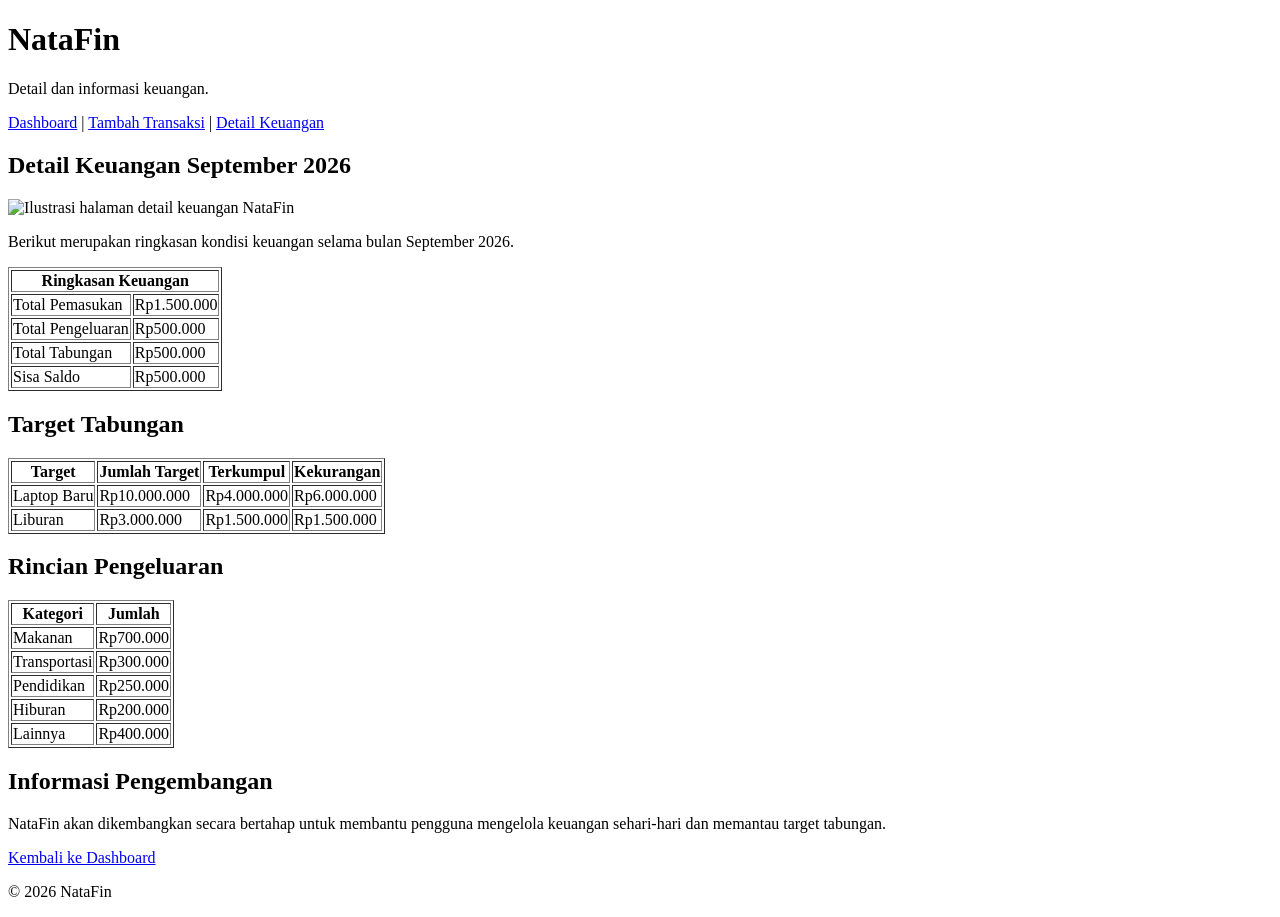
==== detail.html @ c6db4d89 "Menambahkan struktur HTML" ====
<!DOCTYPE html>
<html lang="id">

<head>
    <meta charset="UTF-8">
    <meta name="viewport" content="width=device-width, initial-scale=1.0">
    <title>NataFin - Detail Keuangan</title>
</head>

<body>
    <header>
        <h1>NataFin</h1>
        <p>Detail dan informasi keuangan.</p>

        <nav>
            <a href="index.html">Dashboard</a> |
            <a href="transaksi.html">Tambah Transaksi</a> |
            <a href="detail.html">Detail Keuangan</a>
        </nav>
    </header>

    <main>
        <article>
            <h2>Detail Keuangan September 2026</h2>

            <img src="https://placehold.co/600x200?text=Detail+Keuangan" width="600" height="200"
                alt="Ilustrasi halaman detail keuangan NataFin">

            <p>
                Berikut merupakan ringkasan kondisi keuangan selama bulan
                September 2026.
            </p>

            <table border="1">
                <tr>
                    <th colspan="2">Ringkasan Keuangan</th>
                </tr>
                <tr>
                    <td>Total Pemasukan</td>
                    <td>Rp1.500.000</td>
                </tr>
                <tr>
                    <td>Total Pengeluaran</td>
                    <td>Rp500.000</td>
                </tr>
                <tr>
                    <td>Total Tabungan</td>
                    <td>Rp500.000</td>
                </tr>
                <tr>
                    <td>Sisa Saldo</td>
                    <td>Rp500.000</td>
                </tr>
            </table>
        </article>

        <article>
            <h2>Target Tabungan</h2>

            <table border="1">
                <tr>
                    <th>Target</th>
                    <th>Jumlah Target</th>
                    <th>Terkumpul</th>
                    <th>Kekurangan</th>
                </tr>
                <tr>
                    <td>Laptop Baru</td>
                    <td>Rp10.000.000</td>
                    <td>Rp4.000.000</td>
                    <td>Rp6.000.000</td>
                </tr>
                <tr>
                    <td>Liburan</td>
                    <td>Rp3.000.000</td>
                    <td>Rp1.500.000</td>
                    <td>Rp1.500.000</td>
                </tr>
            </table>
        </article>

        <article>
            <h2>Rincian Pengeluaran</h2>

            <table border="1">
                <tr>
                    <th>Kategori</th>
                    <th>Jumlah</th>
                </tr>
                <tr>
                    <td>Makanan</td>
                    <td>Rp700.000</td>
                </tr>
                <tr>
                    <td>Transportasi</td>
                    <td>Rp300.000</td>
                </tr>
                <tr>
                    <td>Pendidikan</td>
                    <td>Rp250.000</td>
                </tr>
                <tr>
                    <td>Hiburan</td>
                    <td>Rp200.000</td>
                </tr>
                <tr>
                    <td>Lainnya</td>
                    <td>Rp400.000</td>
                </tr>
            </table>
        </article>

        <article>
            <h2>Informasi Pengembangan</h2>

            <p>
                NataFin akan dikembangkan secara bertahap untuk membantu
                pengguna mengelola keuangan sehari-hari dan memantau target
                tabungan.
            </p>

            <p>
                <a href="index.html">Kembali ke Dashboard</a>
            </p>
        </article>
    </main>

    <footer>
        <p>&copy; 2026 NataFin</p>
    </footer>
</body>

</html>
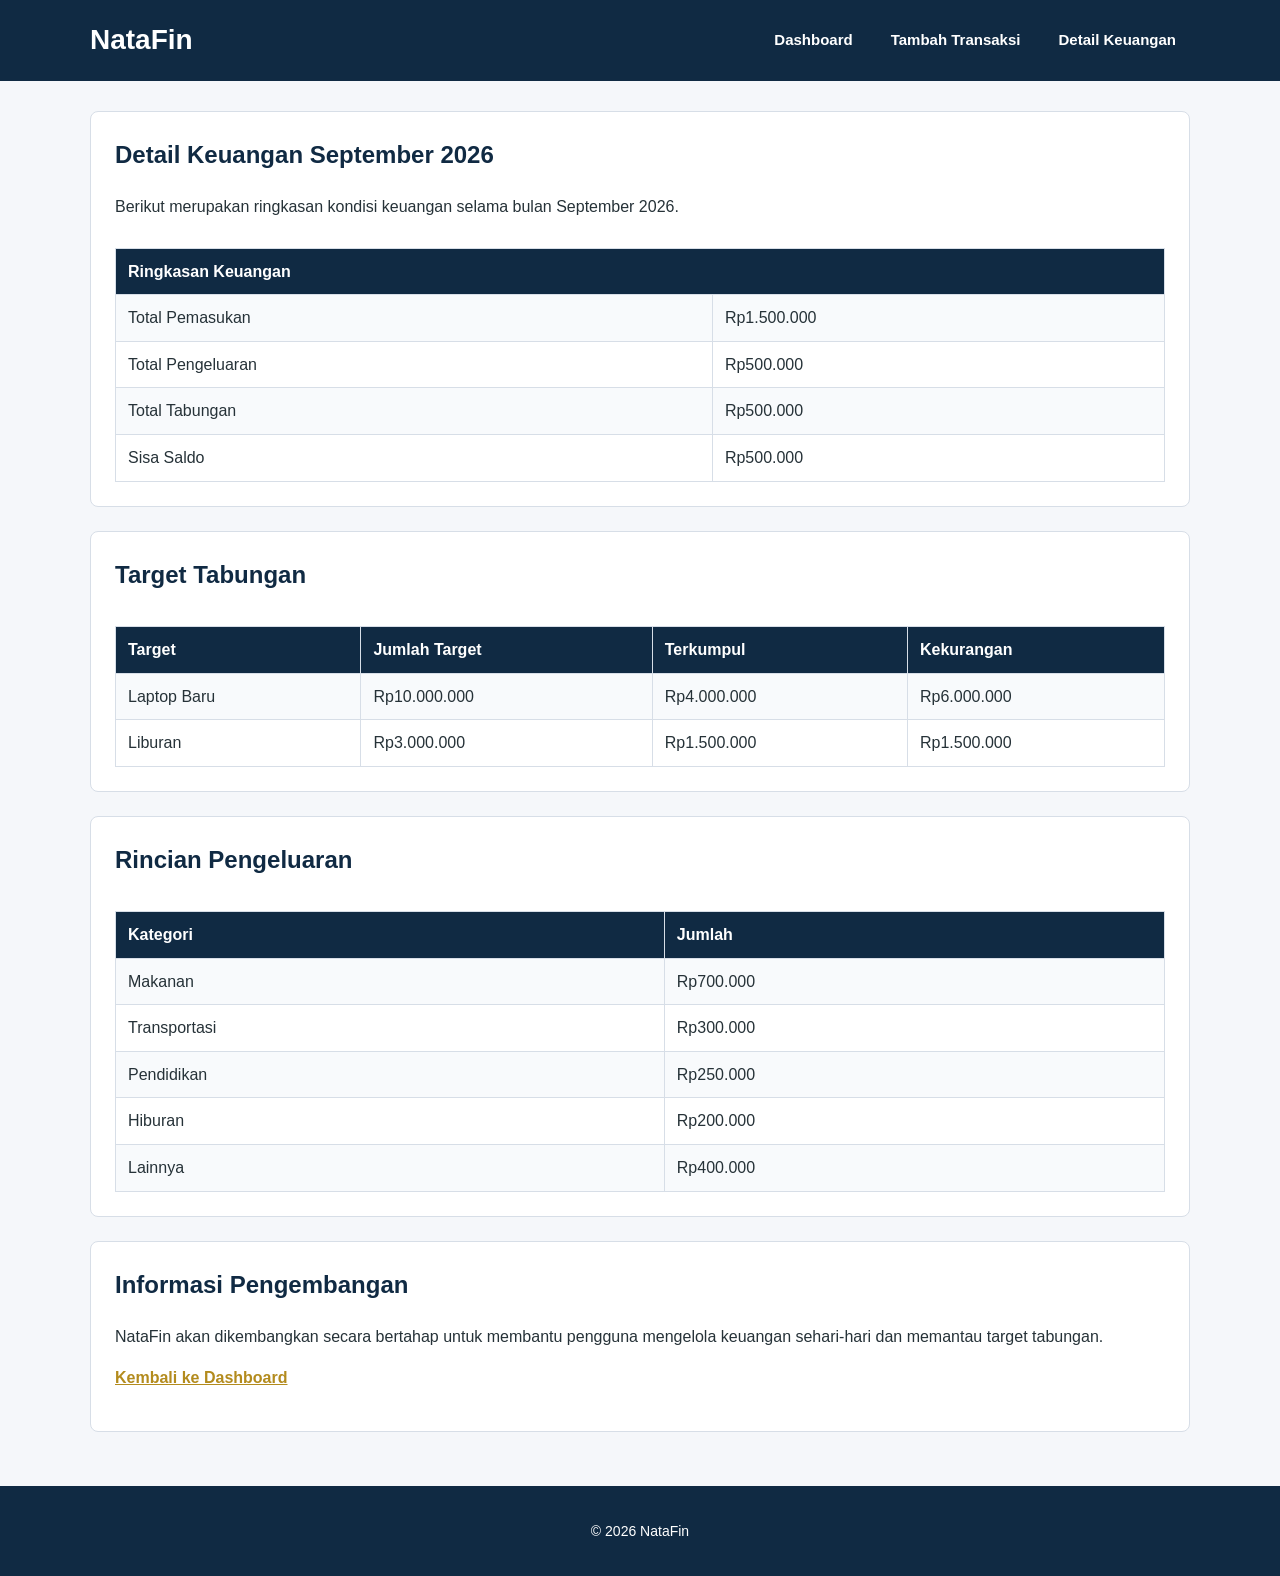
==== commit 412d27e7: "Menambahkan CSS pada aplikasi NataFin" ====
--- a/detail.html
+++ b/detail.html
@@ -5,128 +5,139 @@
     <meta charset="UTF-8">
     <meta name="viewport" content="width=device-width, initial-scale=1.0">
     <title>NataFin - Detail Keuangan</title>
+    <link rel="stylesheet" href="style.css">
 </head>
 
 <body>
     <header>
-        <h1>NataFin</h1>
-        <p>Detail dan informasi keuangan.</p>
+        <div class="container navbar">
+            <a class="brand" href="index.html">NataFin</a>
 
-        <nav>
-            <a href="index.html">Dashboard</a> |
-            <a href="transaksi.html">Tambah Transaksi</a> |
-            <a href="detail.html">Detail Keuangan</a>
-        </nav>
+            <nav>
+                <ul class="nav-list">
+                    <li><a class="nav-link" href="index.html">Dashboard</a></li>
+                    <li><a class="nav-link" href="transaksi.html">Tambah Transaksi</a></li>
+                    <li><a class="nav-link" href="detail.html">Detail Keuangan</a></li>
+                </ul>
+            </nav>
+        </div>
     </header>
 
     <main>
-        <article>
-            <h2>Detail Keuangan September 2026</h2>
+        <div class="container">
+            <article>
+                <h2>Detail Keuangan September 2026</h2>
 
-            <img src="https://placehold.co/600x200?text=Detail+Keuangan" width="600" height="200"
-                alt="Ilustrasi halaman detail keuangan NataFin">
+                <p class="page-intro">
+                    Berikut merupakan ringkasan kondisi keuangan selama bulan
+                    September 2026.
+                </p>
 
-            <p>
-                Berikut merupakan ringkasan kondisi keuangan selama bulan
-                September 2026.
-            </p>
+                <div class="table-wrapper">
+                    <table>
+                        <tr>
+                            <th colspan="2">Ringkasan Keuangan</th>
+                        </tr>
+                        <tr>
+                            <td>Total Pemasukan</td>
+                            <td>Rp1.500.000</td>
+                        </tr>
+                        <tr>
+                            <td>Total Pengeluaran</td>
+                            <td>Rp500.000</td>
+                        </tr>
+                        <tr>
+                            <td>Total Tabungan</td>
+                            <td>Rp500.000</td>
+                        </tr>
+                        <tr>
+                            <td>Sisa Saldo</td>
+                            <td>Rp500.000</td>
+                        </tr>
+                    </table>
+                </div>
+            </article>
 
-            <table border="1">
-                <tr>
-                    <th colspan="2">Ringkasan Keuangan</th>
-                </tr>
-                <tr>
-                    <td>Total Pemasukan</td>
-                    <td>Rp1.500.000</td>
-                </tr>
-                <tr>
-                    <td>Total Pengeluaran</td>
-                    <td>Rp500.000</td>
-                </tr>
-                <tr>
-                    <td>Total Tabungan</td>
-                    <td>Rp500.000</td>
-                </tr>
-                <tr>
-                    <td>Sisa Saldo</td>
-                    <td>Rp500.000</td>
-                </tr>
-            </table>
-        </article>
+            <article>
+                <h2>Target Tabungan</h2>
 
-        <article>
-            <h2>Target Tabungan</h2>
+                <div class="table-wrapper">
+                    <table>
+                        <tr>
+                            <th>Target</th>
+                            <th>Jumlah Target</th>
+                            <th>Terkumpul</th>
+                            <th>Kekurangan</th>
+                        </tr>
+                        <tr>
+                            <td>Laptop Baru</td>
+                            <td>Rp10.000.000</td>
+                            <td>Rp4.000.000</td>
+                            <td>Rp6.000.000</td>
+                        </tr>
+                        <tr>
+                            <td>Liburan</td>
+                            <td>Rp3.000.000</td>
+                            <td>Rp1.500.000</td>
+                            <td>Rp1.500.000</td>
+                        </tr>
+                    </table>
+                </div>
+            </article>
 
-            <table border="1">
-                <tr>
-                    <th>Target</th>
-                    <th>Jumlah Target</th>
-                    <th>Terkumpul</th>
-                    <th>Kekurangan</th>
-                </tr>
-                <tr>
-                    <td>Laptop Baru</td>
-                    <td>Rp10.000.000</td>
-                    <td>Rp4.000.000</td>
-                    <td>Rp6.000.000</td>
-                </tr>
-                <tr>
-                    <td>Liburan</td>
-                    <td>Rp3.000.000</td>
-                    <td>Rp1.500.000</td>
-                    <td>Rp1.500.000</td>
-                </tr>
-            </table>
-        </article>
+            <article>
+                <h2>Rincian Pengeluaran</h2>
 
-        <article>
-            <h2>Rincian Pengeluaran</h2>
+                <div class="table-wrapper">
+                    <table>
+                        <tr>
+                            <th>Kategori</th>
+                            <th>Jumlah</th>
+                        </tr>
+                        <tr>
+                            <td>Makanan</td>
+                            <td>Rp700.000</td>
+                        </tr>
+                        <tr>
+                            <td>Transportasi</td>
+                            <td>Rp300.000</td>
+                        </tr>
+                        <tr>
+                            <td>Pendidikan</td>
+                            <td>Rp250.000</td>
+                        </tr>
+                        <tr>
+                            <td>Hiburan</td>
+                            <td>Rp200.000</td>
+                        </tr>
+                        <tr>
+                            <td>Lainnya</td>
+                            <td>Rp400.000</td>
+                        </tr>
+                    </table>
+                </div>
+            </article>
 
-            <table border="1">
-                <tr>
-                    <th>Kategori</th>
-                    <th>Jumlah</th>
-                </tr>
-                <tr>
-                    <td>Makanan</td>
-                    <td>Rp700.000</td>
-                </tr>
-                <tr>
-                    <td>Transportasi</td>
-                    <td>Rp300.000</td>
-                </tr>
-                <tr>
-                    <td>Pendidikan</td>
-                    <td>Rp250.000</td>
-                </tr>
-                <tr>
-                    <td>Hiburan</td>
-                    <td>Rp200.000</td>
-                </tr>
-                <tr>
-                    <td>Lainnya</td>
-                    <td>Rp400.000</td>
-                </tr>
-            </table>
-        </article>
+            <article>
+                <h2>Informasi Pengembangan</h2>
 
-        <article>
-            <h2>Informasi Pengembangan</h2>
+                <p class="page-intro">
+                    NataFin akan dikembangkan secara bertahap untuk membantu
+                    pengguna mengelola keuangan sehari-hari dan memantau
+                    target tabungan.
+                </p>
 
-            <p>
-                NataFin akan dikembangkan secara bertahap untuk membantu
-                pengguna mengelola keuangan sehari-hari dan memantau target
-                tabungan.
-            </p>
-
-            <p>
-                <a href="index.html">Kembali ke Dashboard</a>
-            </p>
-        </article>
+                <p>
+                    <a class="content-link" href="index.html">Kembali ke Dashboard</a>
+                </p>
+            </article>
+        </div>
     </main>
 
     <footer>
-        <p>&copy; 2026 NataFin</p>
+        <div class="container">
+            <p>&copy; 2026 NataFin</p>
+        </div>
     </footer>
 </body>
 
--- a/style.css
+++ b/style.css
@@ -0,0 +1,284 @@
+* {
+    box-sizing: border-box;
+}
+
+body {
+    margin: 0;
+    font-family: Arial, sans-serif;
+    font-size: 16px;
+    line-height: 1.6;
+    background-color: #F5F7FA;
+    color: #263238;
+}
+
+.container {
+    width: 90%;
+    max-width: 1100px;
+    margin: 0 auto;
+}
+
+header {
+    background-color: #102A43;
+    color: white;
+    padding: 18px 0;
+}
+
+.navbar {
+    display: flex;
+    justify-content: space-between;
+    align-items: center;
+}
+
+.brand {
+    color: white;
+    text-decoration: none;
+    font-size: 28px;
+    font-weight: bold;
+}
+
+.nav-list {
+    display: flex;
+    align-items: center;
+    gap: 10px;
+    margin: 0;
+    padding: 0;
+    list-style-type: none;
+}
+
+.nav-list li {
+    margin: 0;
+}
+
+.nav-link {
+    display: block;
+    padding: 9px 14px;
+    color: white;
+    text-decoration: none;
+    font-size: 15px;
+    font-weight: bold;
+}
+
+.nav-link:hover {
+    color: #D4AF37;
+}
+
+main {
+    padding: 30px 0;
+}
+
+article {
+    margin-bottom: 24px;
+    padding: 24px;
+    background-color: white;
+    border: 1px solid #D7DEE7;
+    border-radius: 8px;
+}
+
+article h2 {
+    margin-top: 0;
+    color: #102A43;
+    font-size: 24px;
+    font-weight: bold;
+}
+
+article h3 {
+    color: #102A43;
+}
+
+.page-intro {
+    text-align: justify;
+}
+
+.logo {
+    display: block;
+    width: 550px;
+    max-width: 100%;
+    height: auto;
+    margin: 20px auto;
+}
+
+.highlight {
+    color: #B38B1D;
+    font-weight: bold;
+}
+
+.summary-grid {
+    display: flex;
+    flex-wrap: wrap;
+    gap: 16px;
+}
+
+.summary-card {
+    flex-grow: 1;
+    padding: 18px;
+    background-color: #F8F4E8;
+    border: 1px solid #D9C68A;
+    border-radius: 6px;
+}
+
+.summary-card h3 {
+    margin: 0 0 6px;
+    font-size: 16px;
+    font-weight: bold;
+}
+
+.amount {
+    font-size: 22px;
+    font-weight: bold;
+    color: #B38B1D;
+}
+
+.table-wrapper {
+    overflow-x: auto;
+}
+
+table {
+    width: 100%;
+    border-collapse: collapse;
+    margin-top: 12px;
+    background-color: white;
+}
+
+th,
+td {
+    padding: 10px 12px;
+    border: 1px solid #D7DEE7;
+    text-align: left;
+}
+
+th {
+    background-color: #102A43;
+    color: white;
+    font-weight: bold;
+}
+
+tr:nth-child(even) td {
+    background-color: #F8FAFC;
+}
+
+.form-group {
+    margin-bottom: 18px;
+}
+
+.form-label {
+    display: block;
+    margin-bottom: 6px;
+    color: #102A43;
+    font-weight: bold;
+}
+
+input,
+select,
+textarea {
+    width: 100%;
+    max-width: 600px;
+    padding: 10px;
+    font-family: Arial, sans-serif;
+    font-size: 16px;
+    color: #263238;
+    background-color: white;
+    border: 1px solid #B9C4D0;
+    border-radius: 4px;
+}
+
+input:focus,
+select:focus,
+textarea:focus {
+    outline: 2px solid #D4AF37;
+}
+
+textarea {
+    resize: vertical;
+}
+
+.form-actions {
+    text-align: left;
+}
+
+button {
+    padding: 10px 18px;
+    border: 0;
+    border-radius: 6px;
+    background-color: #D4AF37;
+    color: #102A43;
+    font-size: 16px;
+    font-weight: bold;
+}
+
+button:hover {
+    background-color: #B38B1D;
+    color: white;
+}
+
+.content-link {
+    color: #B38B1D;
+    font-weight: bold;
+}
+
+footer {
+    padding: 20px 0;
+    background-color: #102A43;
+    color: white;
+    text-align: center;
+    font-size: 14px;
+}
+
+@media (max-width: 576px) {
+    body {
+        font-size: 15px;
+    }
+
+    .container {
+        width: 94%;
+    }
+
+    .navbar {
+        flex-direction: column;
+        gap: 12px;
+    }
+
+    .brand {
+        font-size: 26px;
+    }
+
+    .nav-list {
+        flex-direction: column;
+        align-items: stretch;
+        width: 100%;
+        gap: 4px;
+    }
+
+    .nav-link {
+        text-align: center;
+    }
+
+    main {
+        padding: 18px 0;
+    }
+
+    article {
+        padding: 18px;
+    }
+
+    article h2 {
+        font-size: 21px;
+    }
+
+    .logo {
+        width: 300px;
+    }
+
+    .summary-card {
+        flex-basis: 100%;
+    }
+
+    th,
+    td {
+        padding: 8px;
+        font-size: 14px;
+    }
+
+    .amount {
+        font-size: 20px;
+    }
+}
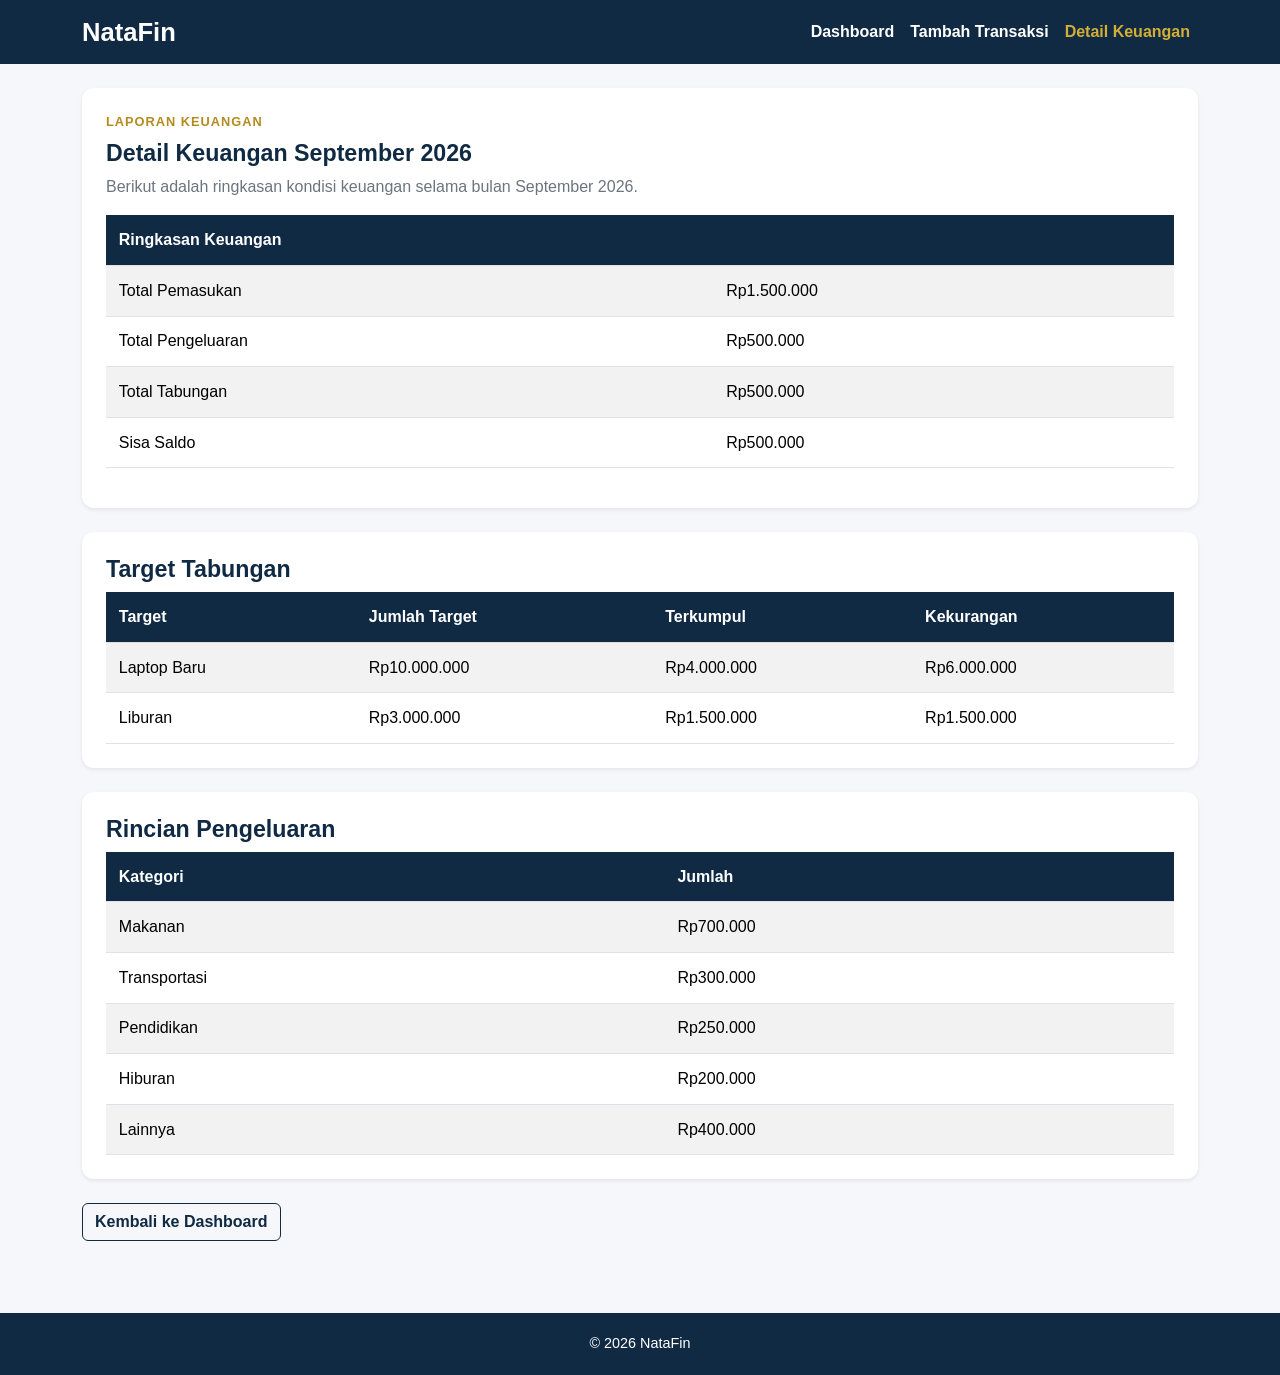
==== commit 1de721ff: "Menerapkan Bootstrap pada aplikasi NataFin" ====
--- a/detail.html
+++ b/detail.html
@@ -5,140 +5,162 @@
     <meta charset="UTF-8">
     <meta name="viewport" content="width=device-width, initial-scale=1.0">
     <title>NataFin - Detail Keuangan</title>
+
+    <link href="https://cdn.jsdelivr.net/npm/bootstrap@5.3.0/dist/css/bootstrap.min.css" rel="stylesheet">
     <link rel="stylesheet" href="style.css">
 </head>
 
 <body>
-    <header>
-        <div class="container navbar">
-            <a class="brand" href="index.html">NataFin</a>
+    <nav class="navbar navbar-expand-lg navbar-dark navbar-natafin">
+        <div class="container">
+            <a class="navbar-brand" href="index.html">NataFin</a>
 
-            <nav>
-                <ul class="nav-list">
-                    <li><a class="nav-link" href="index.html">Dashboard</a></li>
-                    <li><a class="nav-link" href="transaksi.html">Tambah Transaksi</a></li>
-                    <li><a class="nav-link" href="detail.html">Detail Keuangan</a></li>
+            <button class="navbar-toggler" type="button" data-bs-toggle="collapse"
+                data-bs-target="#navbarNataFin" aria-controls="navbarNataFin"
+                aria-expanded="false" aria-label="Buka navigasi">
+                <span class="navbar-toggler-icon"></span>
+            </button>
+
+            <div class="collapse navbar-collapse" id="navbarNataFin">
+                <ul class="navbar-nav ms-auto mb-2 mb-lg-0">
+                    <li class="nav-item">
+                        <a class="nav-link" href="index.html">Dashboard</a>
+                    </li>
+                    <li class="nav-item">
+                        <a class="nav-link" href="transaksi.html">Tambah Transaksi</a>
+                    </li>
+                    <li class="nav-item">
+                        <a class="nav-link active" aria-current="page" href="detail.html">Detail Keuangan</a>
+                    </li>
                 </ul>
-            </nav>
+            </div>
         </div>
-    </header>
+    </nav>
 
-    <main>
-        <div class="container">
-            <article>
-                <h2>Detail Keuangan September 2026</h2>
+    <main class="container py-4">
+        <section class="card content-card shadow-sm border-0 mb-4">
+            <div class="card-body p-3 p-md-4">
+                <p class="eyebrow">LAPORAN KEUANGAN</p>
+                <h1 class="section-title">Detail Keuangan September 2026</h1>
 
-                <p class="page-intro">
-                    Berikut merupakan ringkasan kondisi keuangan selama bulan
-                    September 2026.
+                <p class="text-secondary">
+                    Berikut adalah ringkasan kondisi keuangan selama bulan September 2026.
                 </p>
 
-                <div class="table-wrapper">
-                    <table>
-                        <tr>
-                            <th colspan="2">Ringkasan Keuangan</th>
-                        </tr>
-                        <tr>
-                            <td>Total Pemasukan</td>
-                            <td>Rp1.500.000</td>
-                        </tr>
-                        <tr>
-                            <td>Total Pengeluaran</td>
-                            <td>Rp500.000</td>
-                        </tr>
-                        <tr>
-                            <td>Total Tabungan</td>
-                            <td>Rp500.000</td>
-                        </tr>
-                        <tr>
-                            <td>Sisa Saldo</td>
-                            <td>Rp500.000</td>
-                        </tr>
+                <div class="table-responsive">
+                    <table class="table table-striped align-middle">
+                        <thead class="table-natafin">
+                            <tr>
+                                <th colspan="2">Ringkasan Keuangan</th>
+                            </tr>
+                        </thead>
+                        <tbody>
+                            <tr>
+                                <td>Total Pemasukan</td>
+                                <td>Rp1.500.000</td>
+                            </tr>
+                            <tr>
+                                <td>Total Pengeluaran</td>
+                                <td>Rp500.000</td>
+                            </tr>
+                            <tr>
+                                <td>Total Tabungan</td>
+                                <td>Rp500.000</td>
+                            </tr>
+                            <tr>
+                                <td>Sisa Saldo</td>
+                                <td>Rp500.000</td>
+                            </tr>
+                        </tbody>
                     </table>
                 </div>
-            </article>
+            </div>
+        </section>
 
-            <article>
-                <h2>Target Tabungan</h2>
+        <section class="card content-card shadow-sm border-0 mb-4">
+            <div class="card-body p-3 p-md-4">
+                <h2 class="section-title">Target Tabungan</h2>
 
-                <div class="table-wrapper">
-                    <table>
-                        <tr>
-                            <th>Target</th>
-                            <th>Jumlah Target</th>
-                            <th>Terkumpul</th>
-                            <th>Kekurangan</th>
-                        </tr>
-                        <tr>
-                            <td>Laptop Baru</td>
-                            <td>Rp10.000.000</td>
-                            <td>Rp4.000.000</td>
-                            <td>Rp6.000.000</td>
-                        </tr>
-                        <tr>
-                            <td>Liburan</td>
-                            <td>Rp3.000.000</td>
-                            <td>Rp1.500.000</td>
-                            <td>Rp1.500.000</td>
-                        </tr>
+                <div class="table-responsive">
+                    <table class="table table-striped table-hover align-middle mb-0">
+                        <thead class="table-natafin">
+                            <tr>
+                                <th scope="col">Target</th>
+                                <th scope="col">Jumlah Target</th>
+                                <th scope="col">Terkumpul</th>
+                                <th scope="col">Kekurangan</th>
+                            </tr>
+                        </thead>
+                        <tbody>
+                            <tr>
+                                <td>Laptop Baru</td>
+                                <td>Rp10.000.000</td>
+                                <td>Rp4.000.000</td>
+                                <td>Rp6.000.000</td>
+                            </tr>
+                            <tr>
+                                <td>Liburan</td>
+                                <td>Rp3.000.000</td>
+                                <td>Rp1.500.000</td>
+                                <td>Rp1.500.000</td>
+                            </tr>
+                        </tbody>
                     </table>
                 </div>
-            </article>
+            </div>
+        </section>
 
-            <article>
-                <h2>Rincian Pengeluaran</h2>
+        <section class="card content-card shadow-sm border-0 mb-4">
+            <div class="card-body p-3 p-md-4">
+                <h2 class="section-title">Rincian Pengeluaran</h2>
 
-                <div class="table-wrapper">
-                    <table>
-                        <tr>
-                            <th>Kategori</th>
-                            <th>Jumlah</th>
-                        </tr>
-                        <tr>
-                            <td>Makanan</td>
-                            <td>Rp700.000</td>
-                        </tr>
-                        <tr>
-                            <td>Transportasi</td>
-                            <td>Rp300.000</td>
-                        </tr>
-                        <tr>
-                            <td>Pendidikan</td>
-                            <td>Rp250.000</td>
-                        </tr>
-                        <tr>
-                            <td>Hiburan</td>
-                            <td>Rp200.000</td>
-                        </tr>
-                        <tr>
-                            <td>Lainnya</td>
-                            <td>Rp400.000</td>
-                        </tr>
+                <div class="table-responsive">
+                    <table class="table table-striped align-middle mb-0">
+                        <thead class="table-natafin">
+                            <tr>
+                                <th scope="col">Kategori</th>
+                                <th scope="col">Jumlah</th>
+                            </tr>
+                        </thead>
+                        <tbody>
+                            <tr>
+                                <td>Makanan</td>
+                                <td>Rp700.000</td>
+                            </tr>
+                            <tr>
+                                <td>Transportasi</td>
+                                <td>Rp300.000</td>
+                            </tr>
+                            <tr>
+                                <td>Pendidikan</td>
+                                <td>Rp250.000</td>
+                            </tr>
+                            <tr>
+                                <td>Hiburan</td>
+                                <td>Rp200.000</td>
+                            </tr>
+                            <tr>
+                                <td>Lainnya</td>
+                                <td>Rp400.000</td>
+                            </tr>
+                        </tbody>
                     </table>
                 </div>
-            </article>
+            </div>
+        </section>
 
-            <article>
-                <h2>Informasi Pengembangan</h2>
-
-                <p class="page-intro">
-                    NataFin akan dikembangkan secara bertahap untuk membantu
-                    pengguna mengelola keuangan sehari-hari dan memantau
-                    target tabungan.
-                </p>
-
-                <p>
-                    <a class="content-link" href="index.html">Kembali ke Dashboard</a>
-                </p>
-            </article>
-        </div>
+        <p>
+            <a href="index.html" class="btn btn-outline-navy">Kembali ke Dashboard</a>
+        </p>
     </main>
 
-    <footer>
-        <div class="container">
-            <p>&copy; 2026 NataFin</p>
+    <footer class="footer-natafin">
+        <div class="container text-center">
+            <p class="mb-0">&copy; 2026 NataFin</p>
         </div>
     </footer>
+
+    <script src="https://cdn.jsdelivr.net/npm/bootstrap@5.3.0/dist/js/bootstrap.bundle.min.js"></script>
 </body>
 
 </html>
--- a/style.css
+++ b/style.css
@@ -1,284 +1,166 @@
-* {
-    box-sizing: border-box;
+:root {
+    --natafin-navy: #102A43;
+    --natafin-navy-dark: #0B1F33;
+    --natafin-gold: #D4AF37;
+    --natafin-gold-dark: #B38B1D;
+    --natafin-bg: #F5F7FA;
+    --natafin-text: #263238;
+    --natafin-border: #D7DEE7;
+    --natafin-pale-gold: #F8F4E8;
 }
 
 body {
     margin: 0;
     font-family: Arial, sans-serif;
-    font-size: 16px;
-    line-height: 1.6;
-    background-color: #F5F7FA;
-    color: #263238;
+    color: var(--natafin-text);
+    background-color: var(--natafin-bg);
 }
 
-.container {
-    width: 90%;
-    max-width: 1100px;
-    margin: 0 auto;
+.navbar-natafin {
+    background-color: var(--natafin-navy);
 }
 
-header {
-    background-color: #102A43;
-    color: white;
-    padding: 18px 0;
-}
-
-.navbar {
-    display: flex;
-    justify-content: space-between;
-    align-items: center;
-}
-
-.brand {
-    color: white;
-    text-decoration: none;
-    font-size: 28px;
+.navbar-natafin .navbar-brand {
+    color: #FFFFFF;
+    font-size: 1.6rem;
     font-weight: bold;
 }
 
-.nav-list {
-    display: flex;
-    align-items: center;
-    gap: 10px;
-    margin: 0;
-    padding: 0;
-    list-style-type: none;
+.navbar-natafin .nav-link {
+    padding: 0.65rem 0.9rem;
+    color: #FFFFFF;
+    font-weight: 600;
 }
 
-.nav-list li {
-    margin: 0;
+.navbar-natafin .nav-link:hover,
+.navbar-natafin .nav-link.active {
+    color: var(--natafin-gold);
 }
 
-.nav-link {
-    display: block;
-    padding: 9px 14px;
-    color: white;
-    text-decoration: none;
-    font-size: 15px;
-    font-weight: bold;
+.section-title {
+    color: var(--natafin-navy);
+    font-size: 1.45rem;
+    font-weight: 700;
 }
 
-.nav-link:hover {
-    color: #D4AF37;
+.eyebrow {
+    margin-bottom: 0.5rem;
+    color: var(--natafin-gold-dark);
+    font-size: 0.8rem;
+    font-weight: 700;
+    letter-spacing: 1px;
 }
 
-main {
-    padding: 30px 0;
+.hero-card,
+.content-card {
+    border-radius: 12px;
+    background-color: #FFFFFF;
 }
 
-article {
-    margin-bottom: 24px;
-    padding: 24px;
-    background-color: white;
-    border: 1px solid #D7DEE7;
-    border-radius: 8px;
+.brand-logo {
+    width: 100%;
+    max-width: 480px;
+    height: auto;
 }
 
-article h2 {
-    margin-top: 0;
-    color: #102A43;
-    font-size: 24px;
-    font-weight: bold;
+.btn-gold {
+    border: 1px solid var(--natafin-gold);
+    background-color: var(--natafin-gold);
+    color: var(--natafin-navy-dark);
+    font-weight: 700;
 }
 
-article h3 {
-    color: #102A43;
+.btn-gold:hover {
+    border-color: var(--natafin-gold-dark);
+    background-color: var(--natafin-gold-dark);
+    color: #FFFFFF;
 }
 
-.page-intro {
-    text-align: justify;
+.btn-outline-navy {
+    border: 1px solid var(--natafin-navy);
+    color: var(--natafin-navy);
+    font-weight: 600;
 }
 
-.logo {
-    display: block;
-    width: 550px;
-    max-width: 100%;
-    height: auto;
-    margin: 20px auto;
-}
-
-.highlight {
-    color: #B38B1D;
-    font-weight: bold;
-}
-
-.summary-grid {
-    display: flex;
-    flex-wrap: wrap;
-    gap: 16px;
+.btn-outline-navy:hover {
+    background-color: var(--natafin-navy);
+    color: #FFFFFF;
 }
 
 .summary-card {
-    flex-grow: 1;
-    padding: 18px;
-    background-color: #F8F4E8;
-    border: 1px solid #D9C68A;
-    border-radius: 6px;
+    border: 1px solid #E5D7A5;
+    border-radius: 10px;
+    background-color: var(--natafin-pale-gold);
 }
 
-.summary-card h3 {
-    margin: 0 0 6px;
-    font-size: 16px;
-    font-weight: bold;
+.summary-label {
+    margin-bottom: 0.4rem;
+    color: #586575;
+    font-size: 0.95rem;
+    font-weight: 600;
 }
 
-.amount {
-    font-size: 22px;
-    font-weight: bold;
-    color: #B38B1D;
+.summary-amount {
+    margin: 0;
+    color: var(--natafin-navy);
+    font-size: 1.35rem;
+    font-weight: 700;
 }
 
-.table-wrapper {
-    overflow-x: auto;
+.content-link {
+    color: var(--natafin-gold-dark);
+    font-weight: 700;
+    text-decoration: none;
 }
 
-table {
-    width: 100%;
-    border-collapse: collapse;
-    margin-top: 12px;
-    background-color: white;
+.content-link:hover {
+    color: var(--natafin-navy);
+    text-decoration: underline;
 }
 
-th,
-td {
-    padding: 10px 12px;
-    border: 1px solid #D7DEE7;
-    text-align: left;
+.table-natafin th {
+    background-color: var(--natafin-navy);
+    color: #FFFFFF;
+    font-weight: 600;
 }
 
-th {
-    background-color: #102A43;
-    color: white;
-    font-weight: bold;
-}
-
-tr:nth-child(even) td {
-    background-color: #F8FAFC;
-}
-
-.form-group {
-    margin-bottom: 18px;
+.table > :not(caption) > * > * {
+    padding: 0.8rem;
 }
 
 .form-label {
-    display: block;
-    margin-bottom: 6px;
-    color: #102A43;
-    font-weight: bold;
+    color: var(--natafin-navy);
+    font-weight: 600;
 }
 
-input,
-select,
-textarea {
-    width: 100%;
-    max-width: 600px;
-    padding: 10px;
-    font-family: Arial, sans-serif;
-    font-size: 16px;
-    color: #263238;
-    background-color: white;
-    border: 1px solid #B9C4D0;
-    border-radius: 4px;
+.form-control:focus,
+.form-select:focus {
+    border-color: var(--natafin-gold);
+    box-shadow: 0 0 0 0.2rem rgba(212, 175, 55, 0.2);
 }
 
-input:focus,
-select:focus,
-textarea:focus {
-    outline: 2px solid #D4AF37;
-}
-
-textarea {
-    resize: vertical;
-}
-
-.form-actions {
-    text-align: left;
-}
-
-button {
-    padding: 10px 18px;
-    border: 0;
-    border-radius: 6px;
-    background-color: #D4AF37;
-    color: #102A43;
-    font-size: 16px;
-    font-weight: bold;
-}
-
-button:hover {
-    background-color: #B38B1D;
-    color: white;
-}
-
-.content-link {
-    color: #B38B1D;
-    font-weight: bold;
-}
-
-footer {
-    padding: 20px 0;
-    background-color: #102A43;
-    color: white;
-    text-align: center;
-    font-size: 14px;
+.footer-natafin {
+    margin-top: 2rem;
+    padding: 1.25rem 0;
+    background-color: var(--natafin-navy);
+    color: #FFFFFF;
+    font-size: 0.9rem;
 }
 
 @media (max-width: 576px) {
-    body {
-        font-size: 15px;
+    .section-title {
+        font-size: 1.25rem;
     }
 
-    .container {
-        width: 94%;
+    .brand-logo {
+        max-width: 320px;
     }
 
-    .navbar {
-        flex-direction: column;
-        gap: 12px;
+    .summary-amount {
+        font-size: 1.2rem;
     }
 
-    .brand {
-        font-size: 26px;
-    }
-
-    .nav-list {
-        flex-direction: column;
-        align-items: stretch;
-        width: 100%;
-        gap: 4px;
-    }
-
-    .nav-link {
-        text-align: center;
-    }
-
-    main {
-        padding: 18px 0;
-    }
-
-    article {
-        padding: 18px;
-    }
-
-    article h2 {
-        font-size: 21px;
-    }
-
-    .logo {
-        width: 300px;
-    }
-
-    .summary-card {
-        flex-basis: 100%;
-    }
-
-    th,
-    td {
-        padding: 8px;
-        font-size: 14px;
-    }
-
-    .amount {
-        font-size: 20px;
+    .table > :not(caption) > * > * {
+        padding: 0.6rem;
     }
 }
